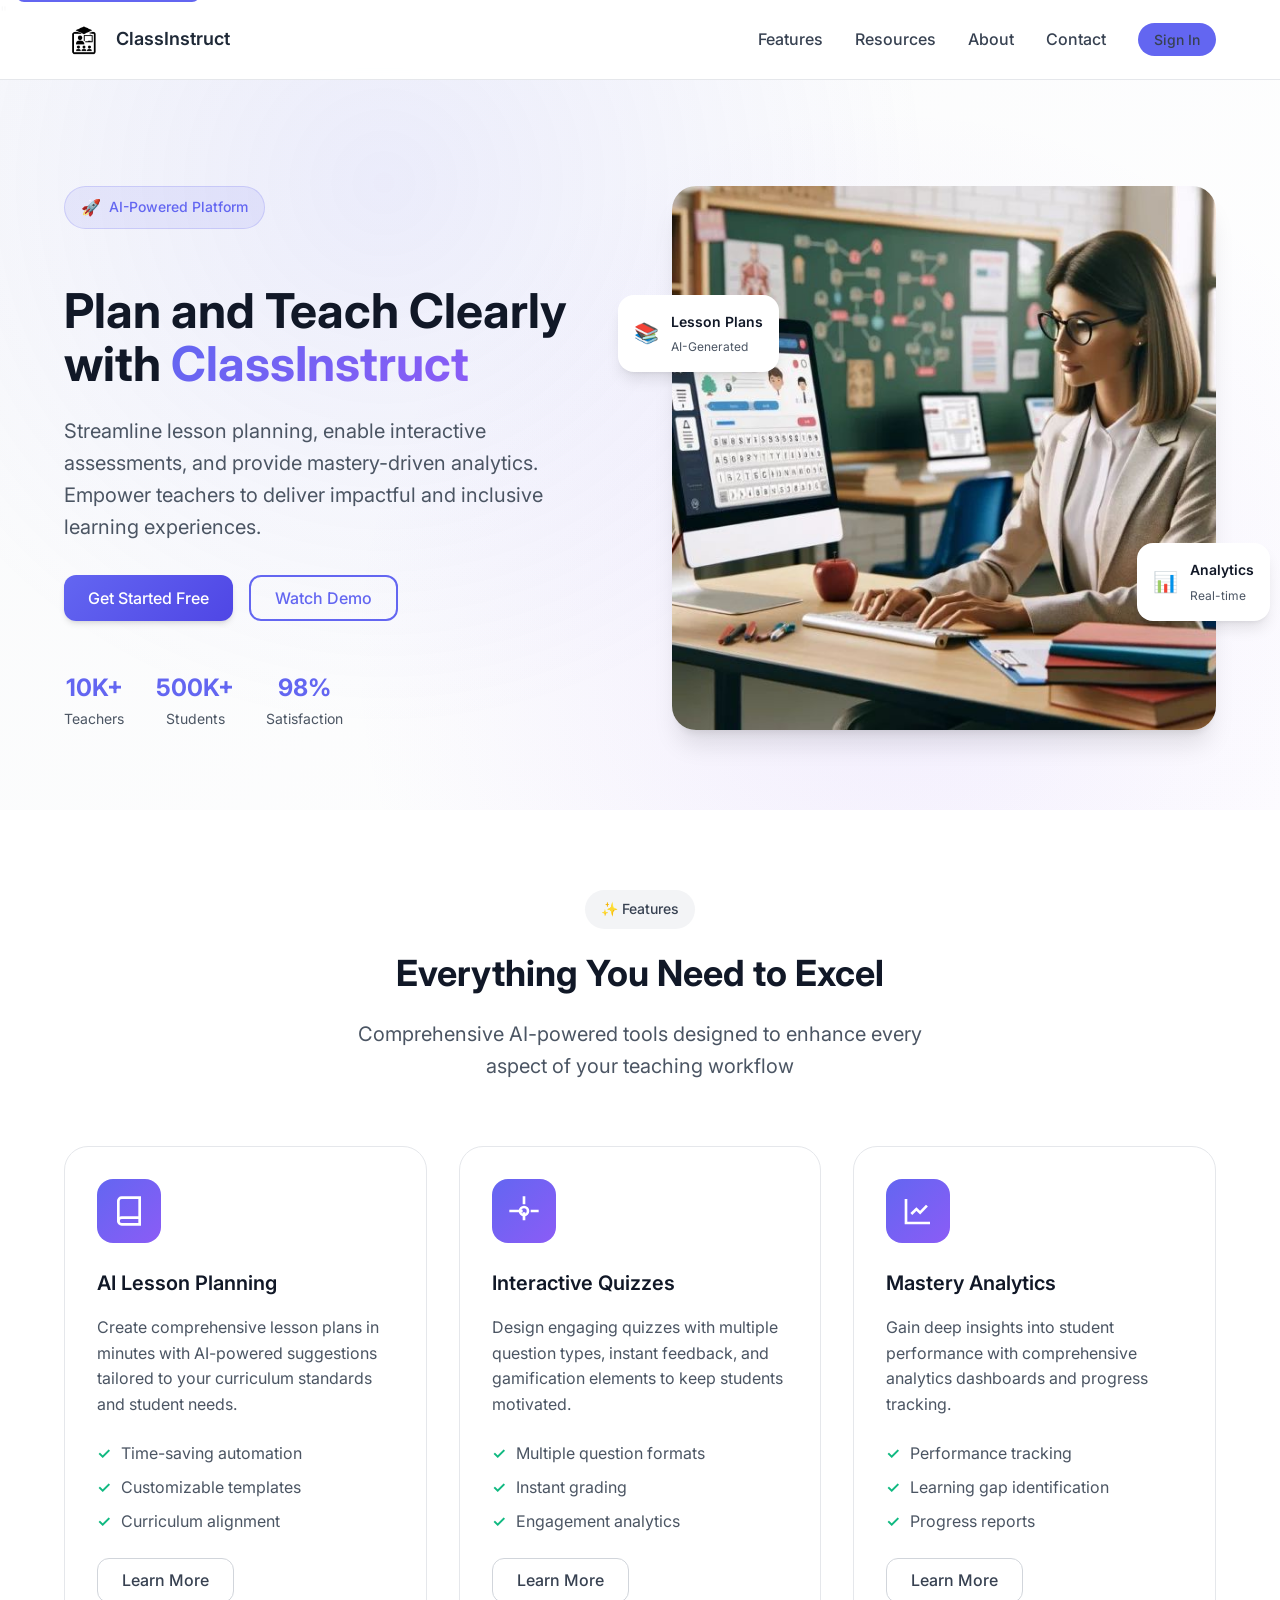
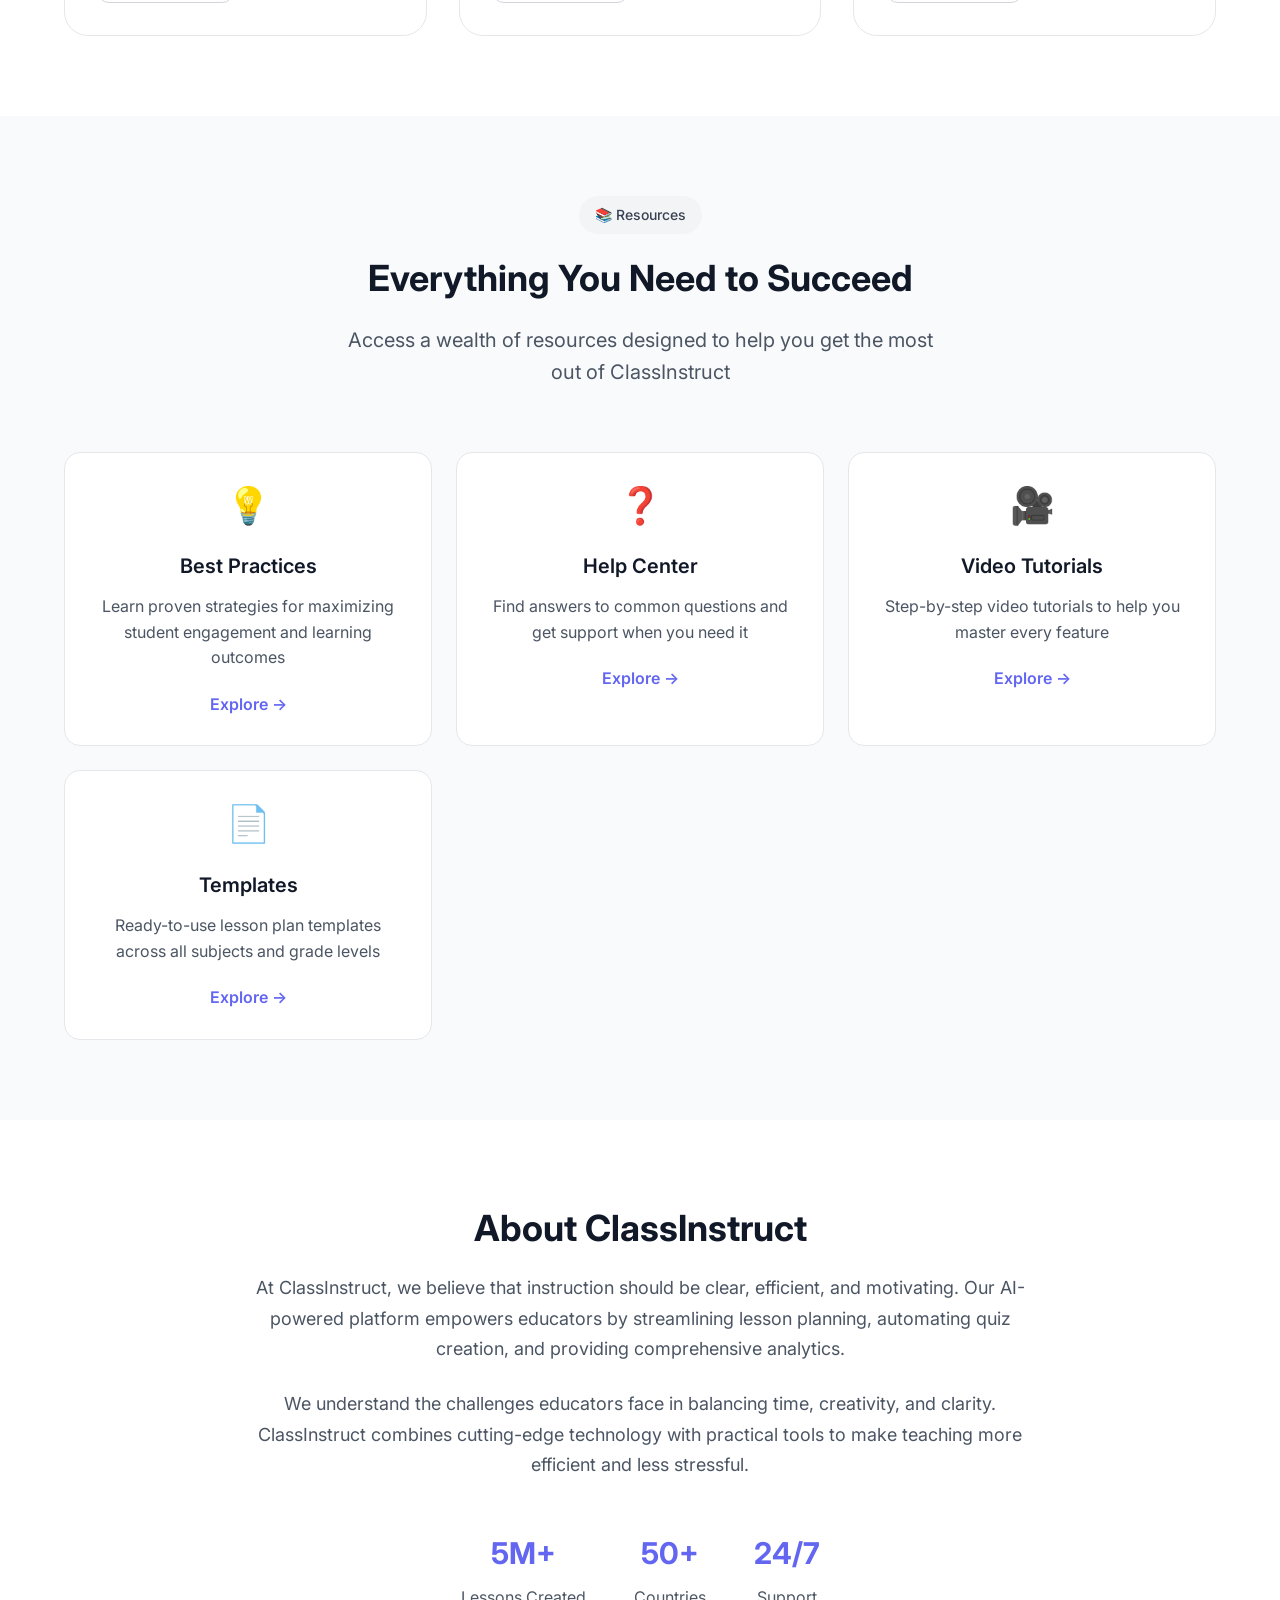
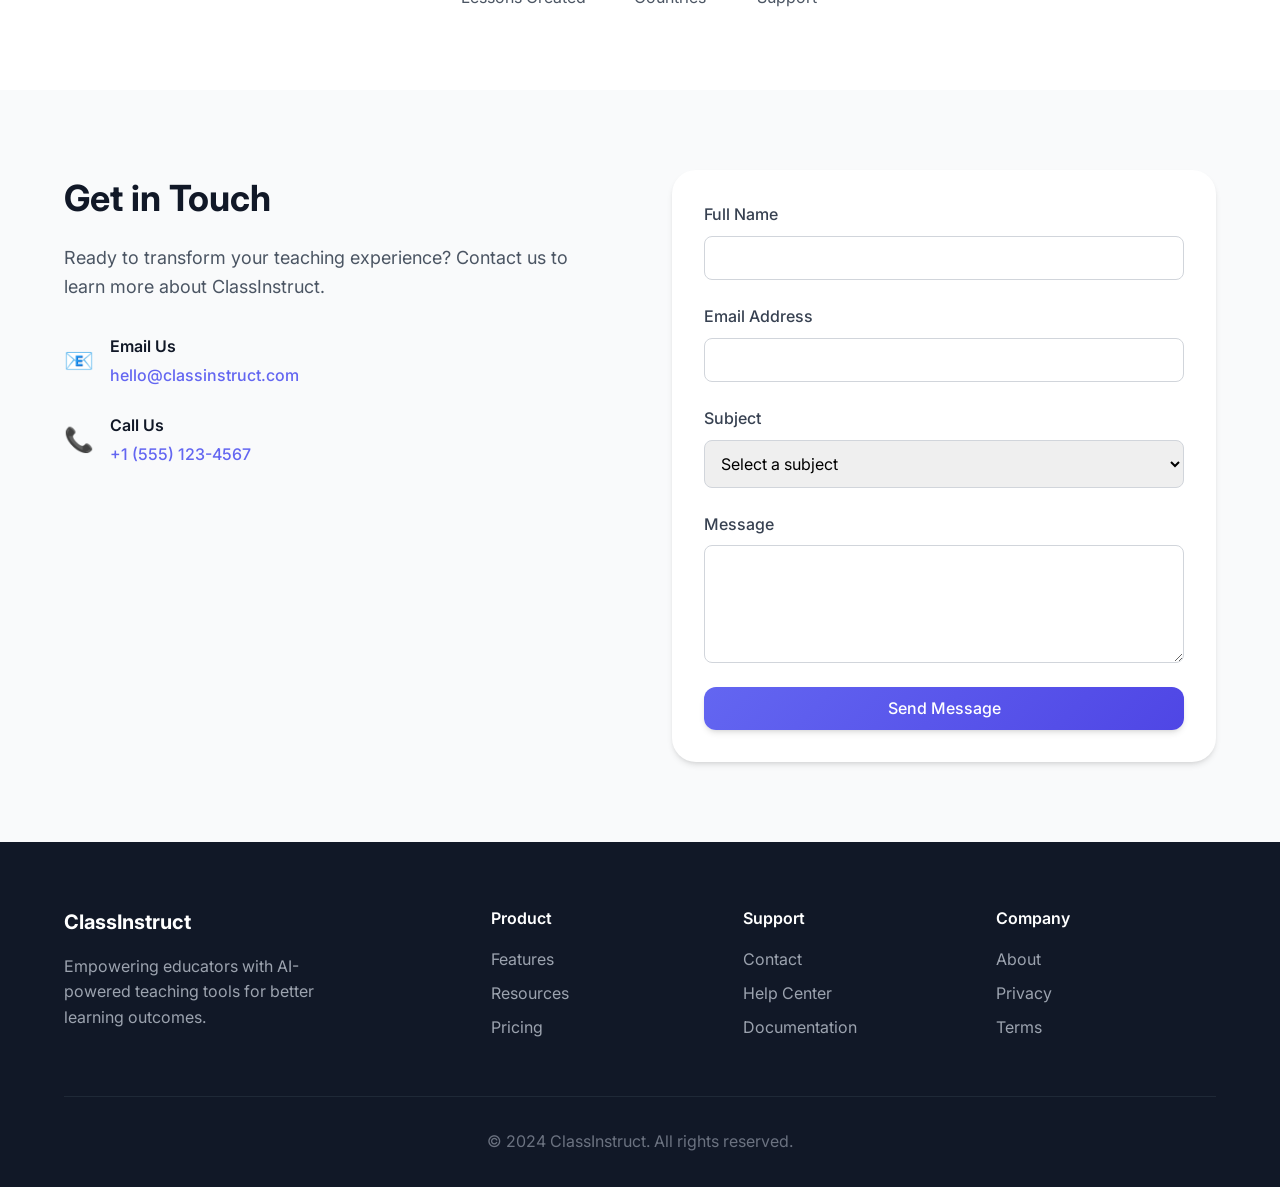
==== homepage/index.html @ 77f3e3c1 "new" ====
"<!DOCTYPE html>
<html lang="en">
<head>
    <meta charset="UTF-8">
    <meta name="viewport" content="width=device-width, initial-scale=1.0">
    <title>ClassInstruct - AI-Powered Teaching Platform</title>
    <link rel="stylesheet" href="globals.css">
    <link rel="stylesheet" href="style.css">
    <link href="https://fonts.googleapis.com/css2?family=Inter:wght@300;400;500;600;700&display=swap" rel="stylesheet">
    <link rel="preconnect" href="https://fonts.googleapis.com">
    <link rel="preconnect" href="https://fonts.gstatic.com" crossorigin>
</head>
<body>
    <!-- Skip to main content for accessibility -->
    <a href="#main-content" class="skip-link">Skip to main content</a>
    
    <!-- Header -->
    <header class="header" role="banner">
        <nav class="nav-container" role="navigation" aria-label="Main navigation">
            <div class="nav-brand">
                <img src="../image/logo.png" alt="ClassInstruct Logo" class="logo-image">
                <h1 class="logo">ClassInstruct</h1>
            </div>
            
            <button class="nav-toggle" aria-label="Toggle navigation menu" aria-expanded="false">
                <span class="hamburger-line"></span>
                <span class="hamburger-line"></span>
                <span class="hamburger-line"></span>
            </button>
            
            <ul class="nav-menu" role="menubar">
                <li role="none"><a href="#features" class="nav-link" role="menuitem">Features</a></li>
                <li role="none"><a href="#resources" class="nav-link" role="menuitem">Resources</a></li>
                <li role="none"><a href="#about" class="nav-link" role="menuitem">About</a></li>
                <li role="none"><a href="#contact" class="nav-link" role="menuitem">Contact</a></li>
                <li role="none"><a href="#" class="nav-link btn-nav" role="menuitem">Sign In</a></li>
            </ul>
        </nav>
    </header>

    <!-- Main Content -->
    <main id="main-content">
        <!-- Hero Section -->
        
        <section class="hero" aria-labelledby="hero-title">
            <div class="hero-container">
                <div class="hero-content">
                    <div class="hero-badge" aria-label="Platform feature">
                        <span class="badge-icon">🚀</span>
                        AI-Powered Platform
                    </div>
                    <h1 id="hero-title" class="hero-title">
                        Plan and Teach Clearly with 
                        <span class="gradient-text">ClassInstruct</span>
                    </h1>
                    <p class="hero-description">
                        Streamline lesson planning, enable interactive assessments, and provide mastery-driven analytics. 
                        Empower teachers to deliver impactful and inclusive learning experiences.
                    </p>
                    <div class="hero-actions">
                        <button class="btn btn-primary">Get Started Free</button>
                        <button class="btn btn-secondary">Watch Demo</button>
                    </div>
                    <div class="hero-stats">
                        <div class="stat-item">
                            <span class="stat-number">10K+</span>
                            <span class="stat-label">Teachers</span>
                        </div>
                        <div class="stat-item">
                            <span class="stat-number">500K+</span>
                            <span class="stat-label">Students</span>
                        </div>
                        <div class="stat-item">
                            <span class="stat-number">98%</span>
                            <span class="stat-label">Satisfaction</span>
                        </div>
                    </div>
                </div>
                <div class="hero-visual">
                    <div class="hero-image-container">
                        <img src="../image/home.png" alt="ClassInstruct platform dashboard showing lesson planning interface" class="hero-image">
                        <div class="floating-card card-1">
                            <div class="card-icon">📚</div>
                            <div class="card-content">
                                <h4>Lesson Plans</h4>
                                <p>AI-Generated</p>
                            </div>
                        </div>
                        <div class="floating-card card-2">
                            <div class="card-icon">📊</div>
                            <div class="card-content">
                                <h4>Analytics</h4>
                                <p>Real-time</p>
                            </div>
                        </div>
                    </div>
                </div>
            </div>
        </section>

       

        <!-- Features Section -->
        <section id="features" class="features" aria-labelledby="features-title">
            <div class="container">
                <div class="section-header">
                    <div class="section-badge">✨ Features</div>
                    <h2 id="features-title" class="section-title">Everything You Need to Excel</h2>
                    <p class="section-description">
                        Comprehensive AI-powered tools designed to enhance every aspect of your teaching workflow
                    </p>
                </div>

                <div class="features-grid">
                    <article class="feature-card" tabindex="0">
                        <div class="feature-icon">
                            <svg width="32" height="32" viewBox="0 0 24 24" fill="none" xmlns="http://www.w3.org/2000/svg">
                                <path d="M4 19.5A2.5 2.5 0 0 1 6.5 17H20" stroke="currentColor" stroke-width="2" stroke-linecap="round" stroke-linejoin="round"/>
                                <path d="M6.5 2H20v20H6.5A2.5 2.5 0 0 1 4 19.5v-15A2.5 2.5 0 0 1 6.5 2z" stroke="currentColor" stroke-width="2"/>
                            </svg>
                        </div>
                        <div class="feature-content">
                            <h3>AI Lesson Planning</h3>
                            <p>Create comprehensive lesson plans in minutes with AI-powered suggestions tailored to your curriculum standards and student needs.</p>
                            <ul class="feature-list">
                                <li>Time-saving automation</li>
                                <li>Customizable templates</li>
                                <li>Curriculum alignment</li>
                            </ul>
                            <button class="btn btn-outline">Learn More</button>
                        </div>
                    </article>

                    <article class="feature-card" tabindex="0">
                        <div class="feature-icon">
                            <svg width="32" height="32" viewBox="0 0 24 24" fill="none" xmlns="http://www.w3.org/2000/svg">
                                <circle cx="12" cy="12" r="3" stroke="currentColor" stroke-width="2"/>
                                <path d="M12 1v6m0 6v6m11-7h-6m-6 0H1" stroke="currentColor" stroke-width="2"/>
                            </svg>
                        </div>
                        <div class="feature-content">
                            <h3>Interactive Quizzes</h3>
                            <p>Design engaging quizzes with multiple question types, instant feedback, and gamification elements to keep students motivated.</p>
                            <ul class="feature-list">
                                <li>Multiple question formats</li>
                                <li>Instant grading</li>
                                <li>Engagement analytics</li>
                            </ul>
                            <button class="btn btn-outline">Learn More</button>
                        </div>
                    </article>

                    <article class="feature-card" tabindex="0">
                        <div class="feature-icon">
                            <svg width="32" height="32" viewBox="0 0 24 24" fill="none" xmlns="http://www.w3.org/2000/svg">
                                <path d="M3 3v18h18" stroke="currentColor" stroke-width="2"/>
                                <path d="M18.7 8l-5.1 5.2-2.8-2.7L7 14.3" stroke="currentColor" stroke-width="2"/>
                            </svg>
                        </div>
                        <div class="feature-content">
                            <h3>Mastery Analytics</h3>
                            <p>Gain deep insights into student performance with comprehensive analytics dashboards and progress tracking.</p>
                            <ul class="feature-list">
                                <li>Performance tracking</li>
                                <li>Learning gap identification</li>
                                <li>Progress reports</li>
                            </ul>
                            <button class="btn btn-outline">Learn More</button>
                        </div>
                    </article>
                </div>
            </div>
        </section>

        <!-- Resources Section -->
        <section id="resources" class="resources" aria-labelledby="resources-title">
            <div class="container">
                <div class="section-header">
                    <div class="section-badge">📚 Resources</div>
                    <h2 id="resources-title" class="section-title">Everything You Need to Succeed</h2>
                    <p class="section-description">
                        Access a wealth of resources designed to help you get the most out of ClassInstruct
                    </p>
                </div>

                <div class="resources-grid">
                    <article class="resource-card">
                        <div class="resource-icon">💡</div>
                        <h3>Best Practices</h3>
                        <p>Learn proven strategies for maximizing student engagement and learning outcomes</p>
                        <button class="btn btn-text">Explore →</button>
                    </article>

                    <article class="resource-card">
                        <div class="resource-icon">❓</div>
                        <h3>Help Center</h3>
                        <p>Find answers to common questions and get support when you need it</p>
                        <button class="btn btn-text">Explore →</button>
                    </article>

                    <article class="resource-card">
                        <div class="resource-icon">🎥</div>
                        <h3>Video Tutorials</h3>
                        <p>Step-by-step video tutorials to help you master every feature</p>
                        <button class="btn btn-text">Explore →</button>
                    </article>

                    <article class="resource-card">
                        <div class="resource-icon">📄</div>
                        <h3>Templates</h3>
                        <p>Ready-to-use lesson plan templates across all subjects and grade levels</p>
                        <button class="btn btn-text">Explore →</button>
                    </article>
                </div>
            </div>
        </section>

        <!-- About Section -->
        <section id="about" class="about" aria-labelledby="about-title">
            <div class="container">
                <div class="about-content">
                    <div class="about-text">
                        <h2 id="about-title" class="section-title">About ClassInstruct</h2>
                        <p class="about-description">
                            At ClassInstruct, we believe that instruction should be clear, efficient, and motivating. 
                            Our AI-powered platform empowers educators by streamlining lesson planning, automating 
                            quiz creation, and providing comprehensive analytics.
                        </p>
                        <p class="about-description">
                            We understand the challenges educators face in balancing time, creativity, and clarity. 
                            ClassInstruct combines cutting-edge technology with practical tools to make teaching 
                            more efficient and less stressful.
                        </p>
                        <div class="about-features">
                            <div class="about-feature">
                                <span class="feature-number">5M+</span>
                                <span class="feature-text">Lessons Created</span>
                            </div>
                            <div class="about-feature">
                                <span class="feature-number">50+</span>
                                <span class="feature-text">Countries</span>
                            </div>
                            <div class="about-feature">
                                <span class="feature-number">24/7</span>
                                <span class="feature-text">Support</span>
                            </div>
                        </div>
                    </div>
                </div>
            </div>
        </section>

        <!-- Contact Section -->
        <section id="contact" class="contact" aria-labelledby="contact-title">
            <div class="container">
                <div class="contact-content">
                    <div class="contact-info">
                        <h2 id="contact-title" class="section-title">Get in Touch</h2>
                        <p class="contact-description">
                            Ready to transform your teaching experience? Contact us to learn more about ClassInstruct.
                        </p>
                        
                        <div class="contact-methods">
                            <div class="contact-method">
                                <div class="method-icon">📧</div>
                                <div class="method-content">
                                    <h4>Email Us</h4>
                                    <a href="mailto:hello@classinstruct.com">hello@classinstruct.com</a>
                                </div>
                            </div>
                            
                            <div class="contact-method">
                                <div class="method-icon">📞</div>
                                <div class="method-content">
                                    <h4>Call Us</h4>
                                    <a href="tel:+1-555-123-4567">+1 (555) 123-4567</a>
                                </div>
                            </div>
                        </div>
                    </div>

                    <form class="contact-form" aria-labelledby="contact-form-title">
                        <h3 id="contact-form-title" class="sr-only">Contact Form</h3>
                        
                        <div class="form-group">
                            <label for="name">Full Name</label>
                            <input type="text" id="name" name="name" required aria-describedby="name-error">
                            <span id="name-error" class="error-message" role="alert"></span>
                        </div>
                        
                        <div class="form-group">
                            <label for="email">Email Address</label>
                            <input type="email" id="email" name="email" required aria-describedby="email-error">
                            <span id="email-error" class="error-message" role="alert"></span>
                        </div>
                        
                        <div class="form-group">
                            <label for="subject">Subject</label>
                            <select id="subject" name="subject" required aria-describedby="subject-error">
                                <option value="">Select a subject</option>
                                <option value="demo">Request Demo</option>
                                <option value="support">Technical Support</option>
                                <option value="billing">Billing Question</option>
                                <option value="other">Other</option>
                            </select>
                            <span id="subject-error" class="error-message" role="alert"></span>
                        </div>
                        
                        <div class="form-group">
                            <label for="message">Message</label>
                            <textarea id="message" name="message" rows="5" required aria-describedby="message-error"></textarea>
                            <span id="message-error" class="error-message" role="alert"></span>
                        </div>
                        
                        <button type="submit" class="btn btn-primary btn-full">Send Message</button>
                    </form>
                </div>
            </div>
        </section>
    </main>

    
    <!-- Footer -->
    <footer class="footer" role="contentinfo">
        <div class="container">
            <div class="footer-content">
                <div class="footer-brand">
                    <h3 class="footer-logo">ClassInstruct</h3>
                    <p class="footer-description">
                        Empowering educators with AI-powered teaching tools for better learning outcomes.
                    </p>
                </div>
                
                <div class="footer-links">
                    <div class="footer-column">
                        <h4>Product</h4>
                        <ul>
                            <li><a href="#features">Features</a></li>
                            <li><a href="#resources">Resources</a></li>
                            <li><a href="#">Pricing</a></li>
                        </ul>
                    </div>
                    
                    <div class="footer-column">
                        <h4>Support</h4>
                        <ul>
                            <li><a href="#contact">Contact</a></li>
                            <li><a href="#">Help Center</a></li>
                            <li><a href="#">Documentation</a></li>
                        </ul>
                    </div>
                    
                    <div class="footer-column">
                        <h4>Company</h4>
                        <ul>
                            <li><a href="#about">About</a></li>
                            <li><a href="#">Privacy</a></li>
                            <li><a href="#">Terms</a></li>
                        </ul>
                    </div>
                </div>
            </div>
            
            <div class="footer-bottom">
                <p>&copy; 2024 ClassInstruct. All rights reserved.</p>
            </div>
        </div>
    </footer>

    <script src="script.js"></script>
</body>
</html>
---- homepage/globals.css ----
/* Modern CSS Reset and Base Styles */

*, 
*::before, 
*::after {
  box-sizing: border-box;
  margin: 0;
  padding: 0;
}

html {
  line-height: 1.15;
  -webkit-text-size-adjust: 100%;
  scroll-behavior: smooth;
}

body {
  margin: 0;
  font-family: -apple-system, BlinkMacSystemFont, 'Segoe UI', 'Roboto', 'Oxygen', 
    'Ubuntu', 'Cantarell', 'Fira Sans', 'Droid Sans', 'Helvetica Neue', 
    sans-serif;
  -webkit-font-smoothing: antialiased;
  -moz-osx-font-smoothing: grayscale;
}

main {
  display: block;
}

h1 {
  font-size: 2em;
  margin: 0.67em 0;
}

hr {
  box-sizing: content-box;
  height: 0;
  overflow: visible;
}

pre {
  font-family: monospace, monospace;
  font-size: 1em;
}

a {
  background-color: transparent;
  text-decoration: none;
  color: inherit;
}

abbr[title] {
  border-bottom: none;
  text-decoration: underline;
  text-decoration: underline dotted;
}

b, 
strong {
  font-weight: bolder;
}

code, 
kbd, 
samp {
  font-family: monospace, monospace;
  font-size: 1em;
}

small {
  font-size: 80%;
}

sub, 
sup {
  font-size: 75%;
  line-height: 0;
  position: relative;
  vertical-align: baseline;
}

sub {
  bottom: -0.25em;
}

sup {
  top: -0.5em;
}

img {
  border-style: none;
  max-width: 100%;
  height: auto;
}

button, 
input, 
optgroup, 
select, 
textarea {
  font-family: inherit;
  font-size: 100%;
  line-height: 1.15;
  margin: 0;
}

button, 
input {
  overflow: visible;
}

button, 
select {
  text-transform: none;
}

button, 
[type="button"], 
[type="reset"], 
[type="submit"] {
  -webkit-appearance: button;
}

button::-moz-focus-inner, 
[type="button"]::-moz-focus-inner, 
[type="reset"]::-moz-focus-inner, 
[type="submit"]::-moz-focus-inner {
  border-style: none;
  padding: 0;
}

button:-moz-focusring, 
[type="button"]:-moz-focusring, 
[type="reset"]:-moz-focusring, 
[type="submit"]:-moz-focusring {
  outline: 1px dotted ButtonText;
}

fieldset {
  padding: 0.35em 0.75em 0.625em;
}

legend {
  box-sizing: border-box;
  color: inherit;
  display: table;
  max-width: 100%;
  padding: 0;
  white-space: normal;
}

progress {
  vertical-align: baseline;
}

textarea {
  overflow: auto;
  resize: vertical;
}

[type="checkbox"], 
[type="radio"] {
  box-sizing: border-box;
  padding: 0;
}

[type="number"]::-webkit-inner-spin-button, 
[type="number"]::-webkit-outer-spin-button {
  height: auto;
}

[type="search"] {
  -webkit-appearance: textfield;
  outline-offset: -2px;
}

[type="search"]::-webkit-search-decoration {
  -webkit-appearance: none;
}

::-webkit-file-upload-button {
  -webkit-appearance: button;
  font: inherit;
}

details {
  display: block;
}

summary {
  display: list-item;
}

template {
  display: none;
}

[hidden] {
  display: none;
}

/* Focus styles for accessibility */
:focus {
  outline: 2px solid #6366f1;
  outline-offset: 2px;
}

:focus:not(:focus-visible) {
  outline: none;
}

:focus-visible {
  outline: 2px solid #6366f1;
  outline-offset: 2px;
}

/* Utility classes */
.sr-only {
  position: absolute;
  width: 1px;
  height: 1px;
  padding: 0;
  margin: -1px;
  overflow: hidden;
  clip: rect(0, 0, 0, 0);
  white-space: nowrap;
  border: 0;
}

/* Reduced motion support */
@media (prefers-reduced-motion: reduce) {
  *, 
  *::before, 
  *::after {
    animation-duration: 0.01ms !important;
    animation-iteration-count: 1 !important;
    transition-duration: 0.01ms !important;
    scroll-behavior: auto !important;
  }
}
---- homepage/style.css ----
/* CSS Custom Properties */
:root {
  /* Colors */
  --primary-color: #6366f1;
  --primary-dark: #4f46e5;
  --primary-light: #818cf8;
  --secondary-color: #8b5cf6;
  --accent-color: #06b6d4;
  --success-color: #10b981;
  --warning-color: #f59e0b;
  --error-color: #ef4444;
  
  /* Neutrals */
  --white: #ffffff;
  --gray-50: #f9fafb;
  --gray-100: #f3f4f6;
  --gray-200: #e5e7eb;
  --gray-300: #d1d5db;
  --gray-400: #9ca3af;
  --gray-500: #6b7280;
  --gray-600: #4b5563;
  --gray-700: #374151;
  --gray-800: #1f2937;
  --gray-900: #111827;
  
  /* Typography */
  --font-family: 'Inter', -apple-system, BlinkMacSystemFont, 'Segoe UI', Roboto, sans-serif;
  --font-size-xs: 0.75rem;
  --font-size-sm: 0.875rem;
  --font-size-base: 1rem;
  --font-size-lg: 1.125rem;
  --font-size-xl: 1.25rem;
  --font-size-2xl: 1.5rem;
  --font-size-3xl: 1.875rem;
  --font-size-4xl: 2.25rem;
  --font-size-5xl: 3rem;
  --font-size-6xl: 3.75rem;
  
  /* Spacing */
  --space-1: 0.25rem;
  --space-2: 0.5rem;
  --space-3: 0.75rem;
  --space-4: 1rem;
  --space-5: 1.25rem;
  --space-6: 1.5rem;
  --space-8: 2rem;
  --space-10: 2.5rem;
  --space-12: 3rem;
  --space-16: 4rem;
  --space-20: 5rem;
  --space-24: 6rem;
  
  /* Shadows */
  --shadow-sm: 0 1px 2px 0 rgb(0 0 0 / 0.05);
  --shadow-base: 0 1px 3px 0 rgb(0 0 0 / 0.1), 0 1px 2px -1px rgb(0 0 0 / 0.1);
  --shadow-md: 0 4px 6px -1px rgb(0 0 0 / 0.1), 0 2px 4px -2px rgb(0 0 0 / 0.1);
  --shadow-lg: 0 10px 15px -3px rgb(0 0 0 / 0.1), 0 4px 6px -4px rgb(0 0 0 / 0.1);
  --shadow-xl: 0 20px 25px -5px rgb(0 0 0 / 0.1), 0 8px 10px -6px rgb(0 0 0 / 0.1);
  
  /* Border Radius */
  --radius-sm: 0.375rem;
  --radius-base: 0.5rem;
  --radius-md: 0.75rem;
  --radius-lg: 1rem;
  --radius-xl: 1.5rem;
  --radius-full: 9999px;
  
  /* Transitions */
  --transition-fast: 150ms ease;
  --transition-base: 250ms ease;
  --transition-slow: 350ms ease;
  
  /* Layout */
  --container-max-width: 1200px;
  --header-height: 80px;
}

/* Base Styles */
body {
  font-family: var(--font-family);
  line-height: 1.6;
  color: var(--gray-800);
  background-color: var(--white);
  overflow-x: hidden;
}

/* Accessibility */
.skip-link {
  position: absolute;
  top: -40px;
  left: var(--space-4);
  background: var(--primary-color);
  color: var(--white);
  padding: var(--space-2) var(--space-4);
  text-decoration: none;
  border-radius: var(--radius-base);
  z-index: 1000;
  transition: top var(--transition-fast);
}

.skip-link:focus {
  top: var(--space-4);
}

/* Container */
.container {
  max-width: var(--container-max-width);
  margin: 0 auto;
  padding: 0 var(--space-6);
}

/* Typography */
.gradient-text {
  background: linear-gradient(135deg, var(--primary-color), var(--secondary-color));
  -webkit-background-clip: text;
  -webkit-text-fill-color: transparent;
  background-clip: text;
}

/* Buttons */
.btn {
  display: inline-flex;
  align-items: center;
  justify-content: center;
  gap: var(--space-2);
  padding: var(--space-3) var(--space-6);
  border: none;
  border-radius: var(--radius-md);
  font-family: inherit;
  font-size: var(--font-size-base);
  font-weight: 500;
  text-decoration: none;
  cursor: pointer;
  transition: all var(--transition-base);
  position: relative;
  overflow: hidden;
  white-space: nowrap;
}

.btn::before {
  content: '';
  position: absolute;
  top: 0;
  left: -100%;
  width: 100%;
  height: 100%;
  background: linear-gradient(90deg, transparent, rgba(255,255,255,0.2), transparent);
  transition: left 0.5s;
}

.btn:hover::before {
  left: 100%;
}

.btn-primary {
  background: linear-gradient(135deg, var(--primary-color), var(--primary-dark));
  color: var(--white);
  box-shadow: var(--shadow-md);
}

.btn-primary:hover {
  transform: translateY(-2px);
  box-shadow: var(--shadow-lg);
}

.btn-secondary {
  background: transparent;
  color: var(--primary-color);
  border: 2px solid var(--primary-color);
}

.btn-secondary:hover {
  background: var(--primary-color);
  color: var(--white);
  transform: translateY(-2px);
}

.btn-outline {
  background: transparent;
  color: var(--gray-700);
  border: 1px solid var(--gray-300);
}

.btn-outline:hover {
  background: var(--gray-50);
  border-color: var(--primary-color);
  color: var(--primary-color);
}

.btn-text {
  background: transparent;
  color: var(--primary-color);
  padding: var(--space-2) 0;
  font-weight: 600;
}

.btn-text:hover {
  color: var(--primary-dark);
}

.btn-full {
  width: 100%;
}

.btn-nav {
  background: var(--primary-color);
  color: var(--white);
  padding: var(--space-2) var(--space-4);
  border-radius: var(--radius-full);
  font-size: var(--font-size-sm);
}

.btn-nav:hover {
  background: var(--primary-dark);
  transform: translateY(-1px);
}

/* Header Styles */
.header {
    background-color: var(--white);
    padding: var(--space-4) var(--space-6);
}

.nav-brand {
    display: flex;
    align-items: center;
}

.logo-image {
    width: 40px; /* Adjust size as needed */
    height: auto; /* Maintain aspect ratio */
    margin-right: var(--space-3); /* Space between logo and text */
}

.logo {
    font-size: var(--font-size-lg); /* Adjust font size as needed */
    font-weight: 600; /* Bold for emphasis */
    color: var(--gray-800); /* Text color */
}

/* Responsive Design */
@media (max-width: 768px) {
    .nav-brand {
        flex-direction: row; /* Ensure logo and text are in a row */
    }

    .logo {
        font-size: var(--font-size-md); /* Adjust font size for smaller screens */
    }
}

/* Header */
.header {
  position: fixed;
  top: 0;
  left: 0;
  right: 0;
  height: var(--header-height);
  background: rgba(255, 255, 255, 0.95);
  backdrop-filter: blur(10px);
  border-bottom: 1px solid var(--gray-200);
  z-index: 100;
  transition: all var(--transition-base);
}

.header.scrolled {
  background: rgba(255, 255, 255, 0.98);
  box-shadow: var(--shadow-sm);
}

.nav-container {
  display: flex;
  align-items: center;
  justify-content: space-between;
  height: 100%;
  max-width: var(--container-max-width);
  margin: 0 auto;
  padding: 0 var(--space-6);
}

.nav-menu {
  display: flex;
  align-items: center;
  gap: var(--space-8);
  list-style: none;
  margin: 0;
  padding: 0;
}

.nav-link {
  color: var(--gray-700);
  font-weight: 500;
  text-decoration: none;
  transition: color var(--transition-base);
  position: relative;
}

.nav-link::after {
  content: '';
  position: absolute;
  bottom: -4px;
  left: 0;
  width: 0;
  height: 2px;
  background: var(--primary-color);
  transition: width var(--transition-base);
}

.nav-link:hover {
  color: var(--primary-color);
}

.nav-link:hover::after {
  width: 100%;
}

.nav-toggle {
  display: none;
  flex-direction: column;
  gap: 4px;
  background: none;
  border: none;
  cursor: pointer;
  padding: var(--space-2);
}

.hamburger-line {
  width: 24px;
  height: 2px;
  background: var(--gray-700);
  transition: all var(--transition-base);
}

/* Hero Section */
.hero {
  padding: calc(var(--header-height) + var(--space-20)) 0 var(--space-20);
  background: linear-gradient(135deg, var(--gray-50) 0%, var(--white) 100%);
  position: relative;
  overflow: hidden;
}

.hero::before {
  content: '';
  position: absolute;
  top: 0;
  left: 0;
  right: 0;
  bottom: 0;
  background: radial-gradient(circle at 30% 20%, rgba(99, 102, 241, 0.1) 0%, transparent 50%), 
              radial-gradient(circle at 70% 80%, rgba(139, 92, 246, 0.1) 0%, transparent 50%);
  pointer-events: none;
}

.hero-container {
  max-width: var(--container-max-width);
  margin: 0 auto;
  padding: 0 var(--space-6);
  display: grid;
  grid-template-columns: 1fr 1fr;
  gap: var(--space-16);
  align-items: center;
  position: relative;
  z-index: 1;
}

.hero-content {
  animation: fadeInUp 0.8s ease-out;
}

.hero-badge {
  display: inline-flex;
  align-items: center;
  gap: var(--space-2);
  background: rgba(99, 102, 241, 0.1);
  color: var(--primary-color);
  padding: var(--space-2) var(--space-4);
  border-radius: var(--radius-full);
  font-size: var(--font-size-sm);
  font-weight: 500;
  margin-bottom: var(--space-6);
  border: 1px solid rgba(99, 102, 241, 0.2);
}

.badge-icon {
  font-size: var(--font-size-base);
}

.hero-title {
  font-size: var(--font-size-5xl);
  font-weight: 700;
  line-height: 1.1;
  margin-bottom: var(--space-6);
  color: var(--gray-900);
}

.hero-description {
  font-size: var(--font-size-xl);
  color: var(--gray-600);
  margin-bottom: var(--space-8);
  line-height: 1.6;
}

.hero-actions {
  display: flex;
  gap: var(--space-4);
  margin-bottom: var(--space-12);
}

.hero-stats {
  display: flex;
  gap: var(--space-8);
}

.stat-item {
  text-align: center;
}

.stat-number {
  display: block;
  font-size: var(--font-size-2xl);
  font-weight: 700;
  color: var(--primary-color);
}

.stat-label {
  font-size: var(--font-size-sm);
  color: var(--gray-600);
}

.hero-visual {
  position: relative;
  animation: fadeInRight 0.8s ease-out 0.2s both;
}

.hero-image-container {
  position: relative;
}

.hero-image {
  width: 100%;
  height: auto;
  border-radius: var(--radius-xl);
  box-shadow: var(--shadow-xl);
}

.floating-card {
  position: absolute;
  background: var(--white);
  border-radius: var(--radius-lg);
  padding: var(--space-4);
  box-shadow: var(--shadow-lg);
  display: flex;
  align-items: center;
  gap: var(--space-3);
  animation: float 3s ease-in-out infinite;
}

.card-1 {
  top: 20%;
  left: -10%;
  animation-delay: 0s;
}

.card-2 {
  bottom: 20%;
  right: -10%;
  animation-delay: 1.5s;
}

.card-icon {
  font-size: var(--font-size-xl);
}

.card-content h4 {
  font-size: var(--font-size-sm);
  font-weight: 600;
  margin: 0 0 var(--space-1);
  color: var(--gray-900);
}

.card-content p {
  font-size: var(--font-size-xs);
  color: var(--gray-600);
  margin: 0;
}

/* Sections */
.section-header {
  text-align: center;
  margin-bottom: var(--space-16);
}

.section-badge {
  display: inline-block;
  background: var(--gray-100);
  color: var(--gray-700);
  padding: var(--space-2) var(--space-4);
  border-radius: var(--radius-full);
  font-size: var(--font-size-sm);
  font-weight: 500;
  margin-bottom: var(--space-4);
}

.section-title {
  font-size: var(--font-size-4xl);
  font-weight: 700;
  color: var(--gray-900);
  margin-bottom: var(--space-4);
}

.section-description {
  font-size: var(--font-size-xl);
  color: var(--gray-600);
  max-width: 600px;
  margin: 0 auto;
}

/* Features Section */
.features {
  padding: var(--space-20) 0;
  background: var(--white);
}

.features-grid {
  display: grid;
  grid-template-columns: repeat(auto-fit, minmax(350px, 1fr));
  gap: var(--space-8);
}

.feature-card {
  background: var(--white);
  border: 1px solid var(--gray-200);
  border-radius: var(--radius-xl);
  padding: var(--space-8);
  transition: all var(--transition-base);
  position: relative;
  overflow: hidden;
}

.feature-card::before {
  content: '';
  position: absolute;
  top: 0;
  left: 0;
  right: 0;
  height: 4px;
  background: linear-gradient(90deg, var(--primary-color), var(--secondary-color));
  transform: scaleX(0);
  transition: transform var(--transition-base);
}

.feature-card:hover {
  transform: translateY(-4px);
  box-shadow: var(--shadow-xl);
  border-color: var(--primary-color);
}

.feature-card:hover::before {
  transform: scaleX(1);
}

.feature-icon {
  width: 64px;
  height: 64px;
  background: linear-gradient(135deg, var(--primary-color), var(--secondary-color));
  border-radius: var(--radius-lg);
  display: flex;
  align-items: center;
  justify-content: center;
  color: var(--white);
  margin-bottom: var(--space-6);
}

.feature-content h3 {
  font-size: var(--font-size-xl);
  font-weight: 600;
  color: var(--gray-900);
  margin-bottom: var(--space-4);
}

.feature-content p {
  color: var(--gray-600);
  margin-bottom: var(--space-6);
  line-height: 1.6;
}

.feature-list {
  list-style: none;
  margin-bottom: var(--space-6);
}

.feature-list li {
  position: relative;
  padding-left: var(--space-6);
  margin-bottom: var(--space-2);
  color: var(--gray-600);
}

.feature-list li::before {
  content: '✓';
  position: absolute;
  left: 0;
  color: var(--success-color);
  font-weight: 600;
}

/* Resources Section */
.resources {
  padding: var(--space-20) 0;
  background: var(--gray-50);
}

.resources-grid {
  display: grid;
  grid-template-columns: repeat(auto-fit, minmax(280px, 1fr));
  gap: var(--space-6);
}

.resource-card {
  background: var(--white);
  border-radius: var(--radius-lg);
  padding: var(--space-6);
  text-align: center;
  transition: all var(--transition-base);
  border: 1px solid var(--gray-200);
}

.resource-card:hover {
  transform: translateY(-2px);
  box-shadow: var(--shadow-md);
}

.resource-icon {
  font-size: var(--font-size-4xl);
  margin-bottom: var(--space-4);
}

.resource-card h3 {
  font-size: var(--font-size-xl);
  font-weight: 600;
  color: var(--gray-900);
  margin-bottom: var(--space-3);
}

.resource-card p {
  color: var(--gray-600);
  margin-bottom: var(--space-4);
  line-height: 1.6;
}

/* About Section */
.about {
  padding: var(--space-20) 0;
  background: var(--white);
}

.about-content {
  max-width: 800px;
  margin: 0 auto;
  text-align: center;
}

.about-description {
  font-size: var(--font-size-lg);
  color: var(--gray-600);
  margin-bottom: var(--space-6);
  line-height: 1.7;
}

.about-features {
  display: flex;
  justify-content: center;
  gap: var(--space-12);
  margin-top: var(--space-12);
}

.about-feature {
  text-align: center;
}

.feature-number {
  display: block;
  font-size: var(--font-size-3xl);
  font-weight: 700;
  color: var(--primary-color);
  margin-bottom: var(--space-2);
}

.feature-text {
  font-size: var(--font-size-base);
  color: var(--gray-600);
}

/* Contact Section */
.contact {
  padding: var(--space-20) 0;
  background: var(--gray-50);
}

.contact-content {
  display: grid;
  grid-template-columns: 1fr 1fr;
  gap: var(--space-16);
  align-items: start;
}

.contact-info {
  padding-right: var(--space-8);
}

.contact-description {
  font-size: var(--font-size-lg);
  color: var(--gray-600);
  margin-bottom: var(--space-8);
  line-height: 1.6;
}

.contact-methods {
  display: flex;
  flex-direction: column;
  gap: var(--space-6);
}

.contact-method {
  display: flex;
  align-items: center;
  gap: var(--space-4);
}

.method-icon {
  font-size: var(--font-size-2xl);
}

.method-content h4 {
  font-size: var(--font-size-base);
  font-weight: 600;
  color: var(--gray-900);
  margin-bottom: var(--space-1);
}

.method-content a {
  color: var(--primary-color);
  text-decoration: none;
  font-weight: 500;
}

.method-content a:hover {
  text-decoration: underline;
}

/* Contact Form */
.contact-form {
  background: var(--white);
  border-radius: var(--radius-xl);
  padding: var(--space-8);
  box-shadow: var(--shadow-md);
}

.form-group {
  margin-bottom: var(--space-6);
}

.form-group label {
  display: block;
  font-weight: 500;
  color: var(--gray-700);
  margin-bottom: var(--space-2);
}

.form-group input,
.form-group select,
.form-group textarea {
  width: 100%;
  padding: var(--space-3);
  border: 1px solid var(--gray-300);
  border-radius: var(--radius-base);
  font-family: inherit;
  font-size: var(--font-size-base);
  transition: all var(--transition-base);
}

.form-group input:focus,
.form-group select:focus,
.form-group textarea:focus {
  outline: none;
  border-color: var(--primary-color);
  box-shadow: 0 0 0 3px rgba(99, 102, 241, 0.1);
}

.form-group.error input,
.form-group.error select,
.form-group.error textarea {
  border-color: var(--error-color);
}

.error-message {
  display: block;
  color: var(--error-color);
  font-size: var(--font-size-sm);
  margin-top: var(--space-1);
}

/* Footer */
.footer {
  background: var(--gray-900);
  color: var(--gray-300);
  padding: var(--space-16) 0 var(--space-8);
}

.footer-content {
  display: grid;
  grid-template-columns: 1fr 2fr;
  gap: var(--space-16);
  margin-bottom: var(--space-12);
}

.footer-brand {
  max-width: 300px;
}

.footer-logo {
  font-size: var(--font-size-xl);
  font-weight: 700;
  color: var(--white);
  margin-bottom: var(--space-4);
}

.footer-description {
  color: var(--gray-400);
  line-height: 1.6;
}

.footer-links {
  display: grid;
  grid-template-columns: repeat(3, 1fr);
  gap: var(--space-8);
}

.footer-column h4 {
  font-size: var(--font-size-base);
  font-weight: 600;
  color: var(--white);
  margin-bottom: var(--space-4);
}

.footer-column ul {
  list-style: none;
}

.footer-column li {
  margin-bottom: var(--space-2);
}

.footer-column a {
  color: var(--gray-400);
  text-decoration: none;
  transition: color var(--transition-base);
}

.footer-column a:hover {
  color: var(--white);
}

.footer-bottom {
  border-top: 1px solid var(--gray-800);
  padding-top: var(--space-8);
  text-align: center;
  color: var(--gray-500);
}

/* Modal Styles */
.modal {
    position: fixed;
    top: 0;
    left: 0;
    right: 0;
    bottom: 0;
    z-index: 1000;
    display: none; /* Hidden by default */
    align-items: center;
    justify-content: center;
    opacity: 0;
    transition: opacity 0.3s ease;
}

.modal.active {
    display: flex;
    opacity: 1;
}

.modal__backdrop {
    position: absolute;
    top: 0;
    left: 0;
    right: 0;
    bottom: 0;
    background: rgba(0, 0, 0, 0.5);
}

.modal__content {
    position: relative;
    background: var(--color-white);
    border-radius: var(--radius-lg);
    padding: var(--space-8);
    max-width: 400px;
    width: 90%;
    box-shadow: var(--shadow-lg);
    z-index: 1001;
}

.modal__close {
    position: absolute;
    top: var(--space-4);
    right: var(--space-4);
    background: none;
    border: none;
    cursor: pointer;
    font-size: 1.5rem;
}

.modal-image {
    width: 100%;
    height: auto;
    margin: var(--space-4) 0;
}

/* Animations */
@keyframes fadeInUp {
  from {
    opacity: 0;
    transform: translateY(30px);
  }
  to {
    opacity: 1;
    transform: translateY(0);
  }
}

@keyframes fadeInRight {
  from {
    opacity: 0;
    transform: translateX(30px);
  }
  to {
    opacity: 1;
    transform: translateX(0);
  }
}

@keyframes float {
  0%, 100% {
    transform: translateY(0px);
  }
  50% {
    transform: translateY(-10px);
  }
}

/* Responsive Design */
@media (max-width: 1024px) {
  .hero-container {
    grid-template-columns: 1fr;
    gap: var(--space-12);
    text-align: center;
  }
  
  .hero-visual {
    order: -1;
  }
  
  .contact-content {
    grid-template-columns: 1fr;
    gap: var(--space-12);
  }
  
  .contact-info {
    padding-right: 0;
  }
}

@media (max-width: 768px) {
  .nav-menu {
    position: fixed;
    top: var(--header-height);
    left: 0;
    right: 0;
    background: var(--white);
    flex-direction: column;
    padding: var(--space-6);
    box-shadow: var(--shadow-lg);
    transform: translateY(-100%);
    opacity: 0;
    visibility: hidden;
    transition: all var(--transition-base);
  }
  
  .nav-menu.active {
    transform: translateY(0);
    opacity: 1;
    visibility: visible;
  }
  
  .nav-toggle {
    display: flex;
  }
  
  .nav-toggle.active .hamburger-line:nth-child(1) {
    transform: rotate(45deg) translate(5px, 5px);
  }
  
  .nav-toggle.active .hamburger-line:nth-child(2) {
    opacity: 0;
  }
  
  .nav-toggle.active .hamburger-line:nth-child(3) {
    transform: rotate(-45deg) translate(7px, -6px);
  }
  
  .hero {
    padding: calc(var(--header-height) + var(--space-12)) 0 var(--space-12);
  }
  
  .hero-title {
    font-size: var(--font-size-3xl);
  }
  
  .hero-description {
    font-size: var(--font-size-lg);
  }
  
  .hero-actions {
    flex-direction: column;
    align-items: center;
  }
  
  .hero-stats {
    justify-content: center;
    gap: var(--space-6);
  }
  
  .section-title {
    font-size: var(--font-size-3xl);
  }
  
  .features-grid {
    grid-template-columns: 1fr;
  }
  
  .resources-grid {
    grid-template-columns: repeat(auto-fit, minmax(250px, 1fr));
  }
  
  .about-features {
    flex-direction: column;
    gap: var(--space-6);
  }
  
  .footer-content {
    grid-template-columns: 1fr;
    gap: var(--space-8);
  }
  
  .footer-links {
    grid-template-columns: 1fr;
    gap: var(--space-6);
  }
  
  .floating-card {
    position: static;
    margin: var(--space-4) 0;
  }
}

@media (max-width: 480px) {
  .container {
    padding: 0 var(--space-4);
  }
  
  .nav-container {
    padding: 0 var(--space-4);
  }
  
  .hero-title {
    font-size: var(--font-size-2xl);
  }
  
  .section-title {
    font-size: var(--font-size-2xl);
  }
  
  .hero-actions {
    width: 100%;
  }
  
  .btn {
    width: 100%;
  }
}

/* Loading States */
.loading {
  opacity: 0;
  animation: fadeInUp 0.6s ease forwards;
}

/* Scroll Reveal */
.reveal {
  opacity: 0;
  transform: translateY(50px);
  transition: all 0.6s ease;
}

.reveal.active {
  opacity: 1;
  transform: translateY(0);
}

/* Focus States */
.btn:focus-visible,
.nav-link:focus-visible,
input:focus-visible,
select:focus-visible,
textarea:focus-visible {
  outline: 2px solid var(--primary-color);
  outline-offset: 2px;
}

/* High Contrast Mode Support */
@media (prefers-contrast: high) {
  :root {
    --gray-600: #000000;
    --gray-700: #000000;
    --gray-800: #000000;
    --gray-900: #000000;
  }
}

/* Reduced Motion Support */
@media (prefers-reduced-motion: reduce) {
  *,
  *::before,
  *::after {
    animation-duration: 0.01ms !important;
    animation-iteration-count: 1 !important;
    transition-duration: 0.01ms !important;
  }
  
  .hero-image {
    animation: none;
  }
  
  .floating-card {
    animation: none;
  }
}

/* Print Styles */
@media print {
  .header,
  .nav-toggle,
  .floating-card,
  .btn {
    display: none !important;
  }
  
  .hero {
    padding-top: var(--space-8);
  }
  
  * {
    background: transparent !important;
    color: black !important;
    box-shadow: none !important;
  }
}
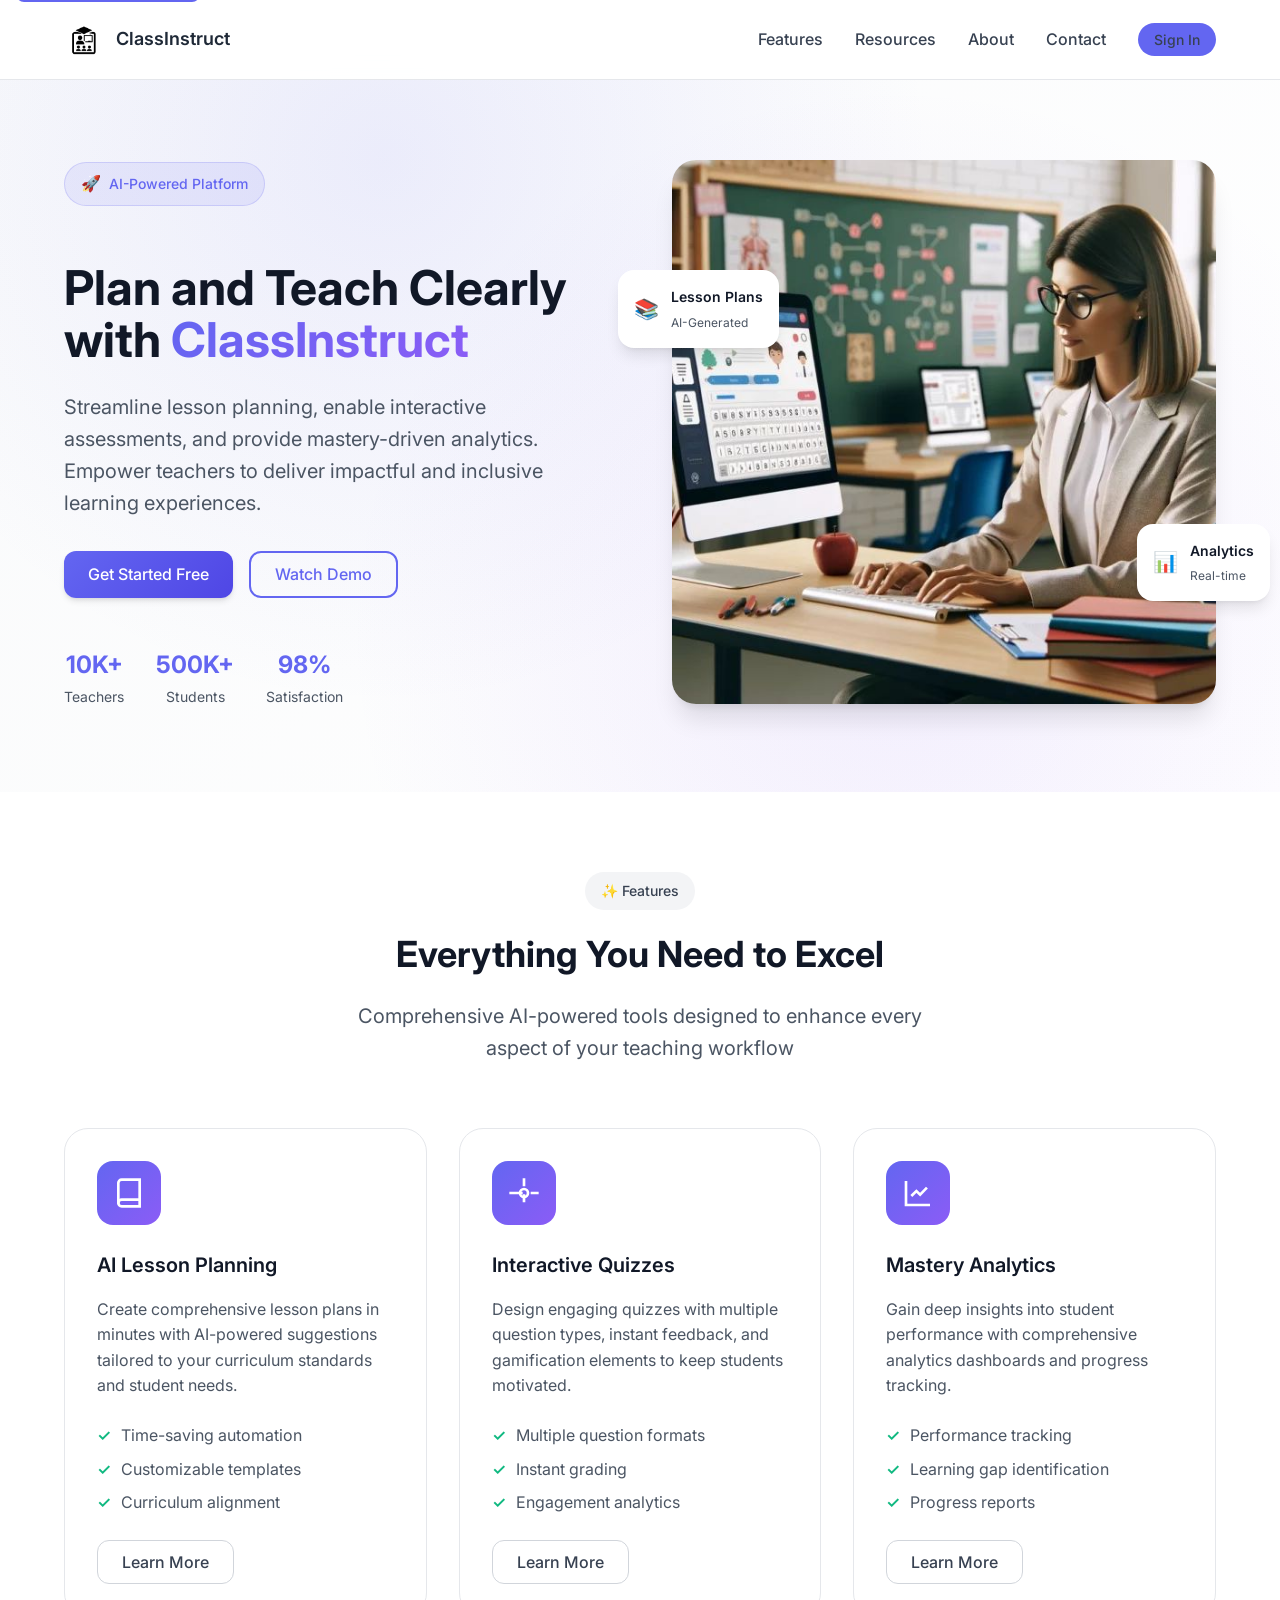
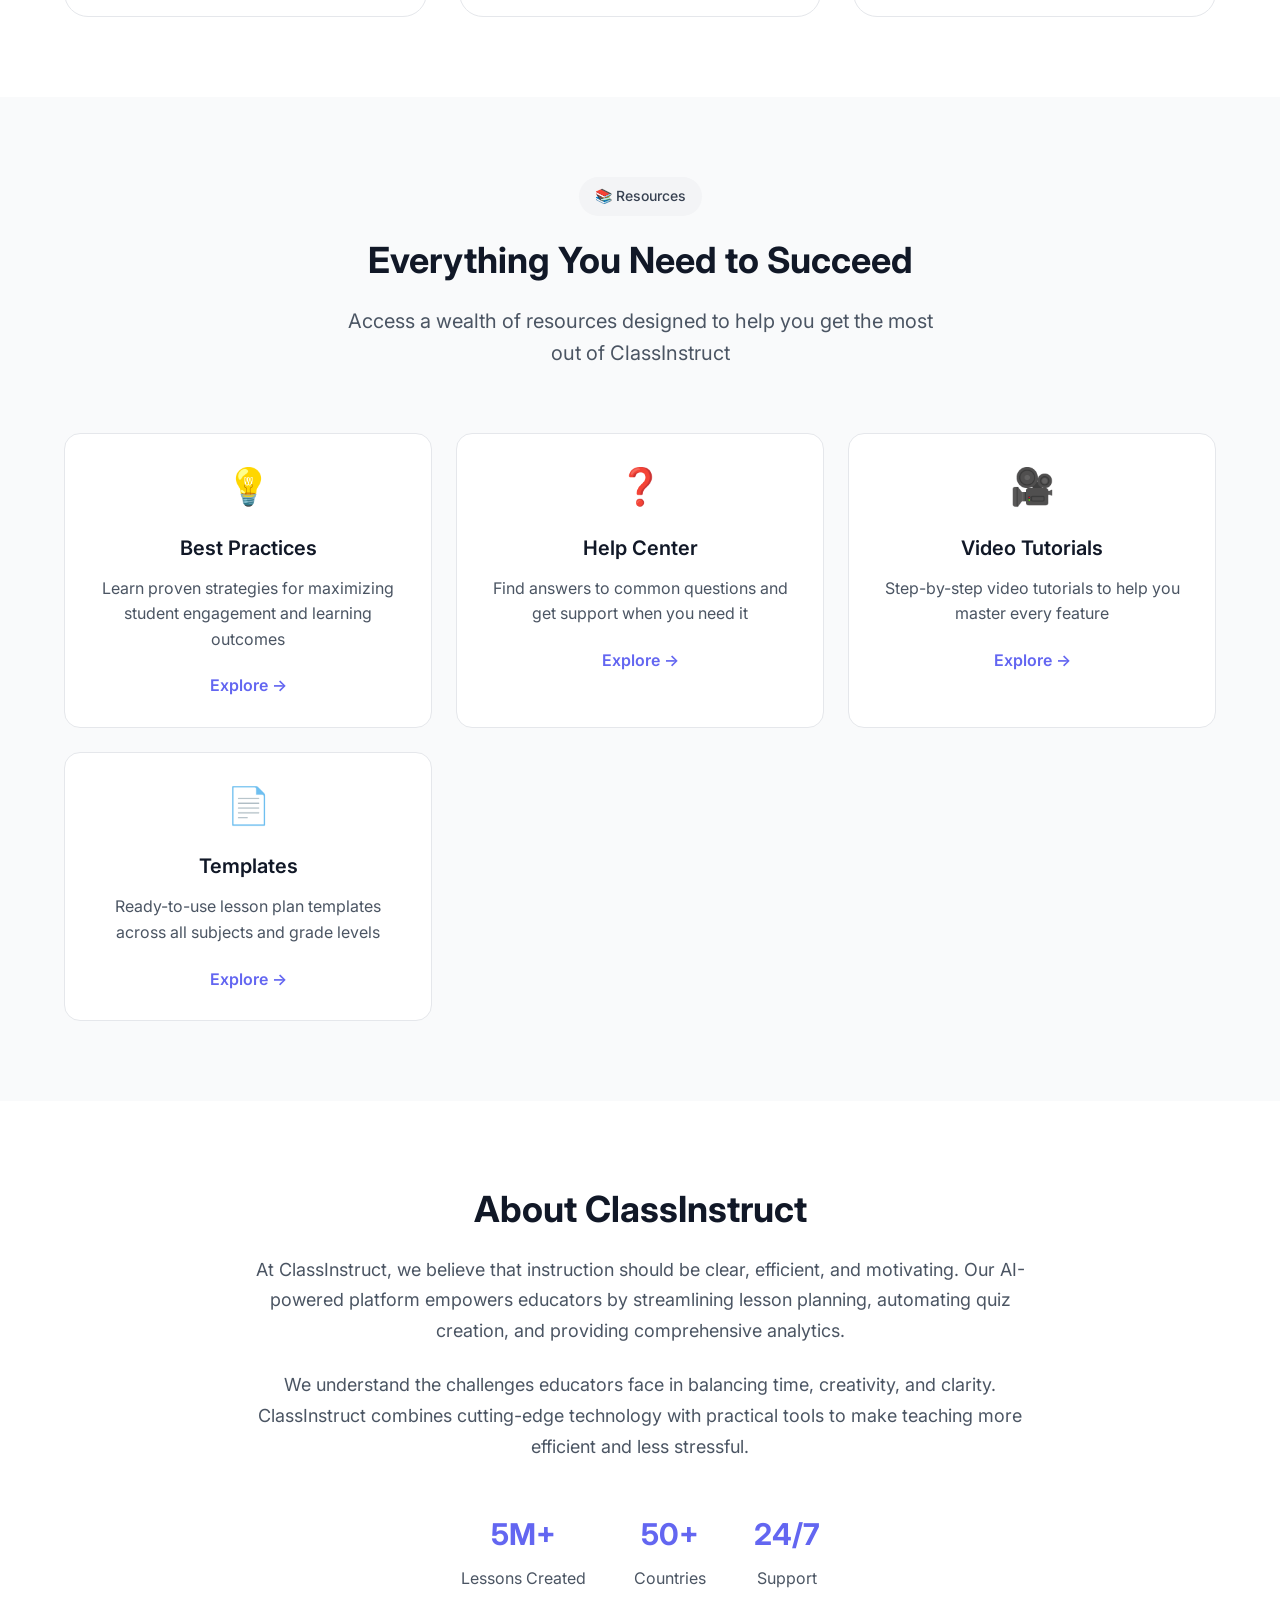
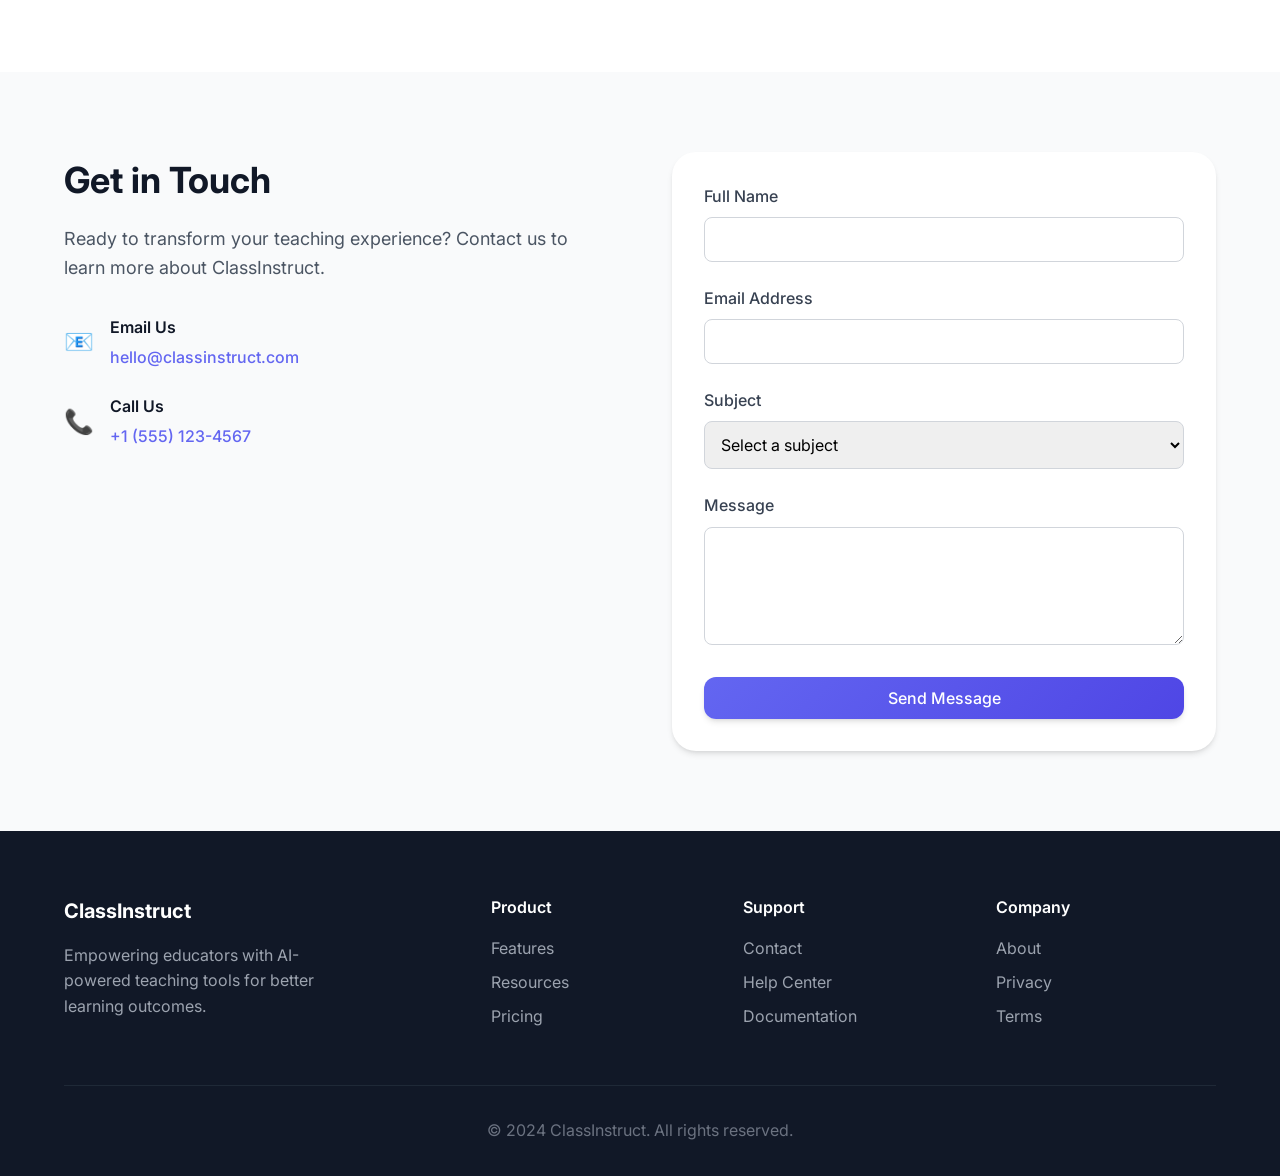
==== commit 2f415226: "new" ====
--- a/homepage/index.html
+++ b/homepage/index.html
@@ -1,4 +1,4 @@
-"<!DOCTYPE html>
+<!DOCTYPE html>
 <html lang="en">
 <head>
     <meta charset="UTF-8">
@@ -41,7 +41,6 @@
     <!-- Main Content -->
     <main id="main-content">
         <!-- Hero Section -->
-        
         <section class="hero" aria-labelledby="hero-title">
             <div class="hero-container">
                 <div class="hero-content">
@@ -97,8 +96,6 @@
                 </div>
             </div>
         </section>
-
-       
 
         <!-- Features Section -->
         <section id="features" class="features" aria-labelledby="features-title">
@@ -319,7 +316,6 @@
         </section>
     </main>
 
-    
     <!-- Footer -->
     <footer class="footer" role="contentinfo">
         <div class="container">
--- a/homepage/style.css
+++ b/homepage/style.css
@@ -1172,4 +1172,4 @@
     color: black !important;
     box-shadow: none !important;
   }
-}
+}
